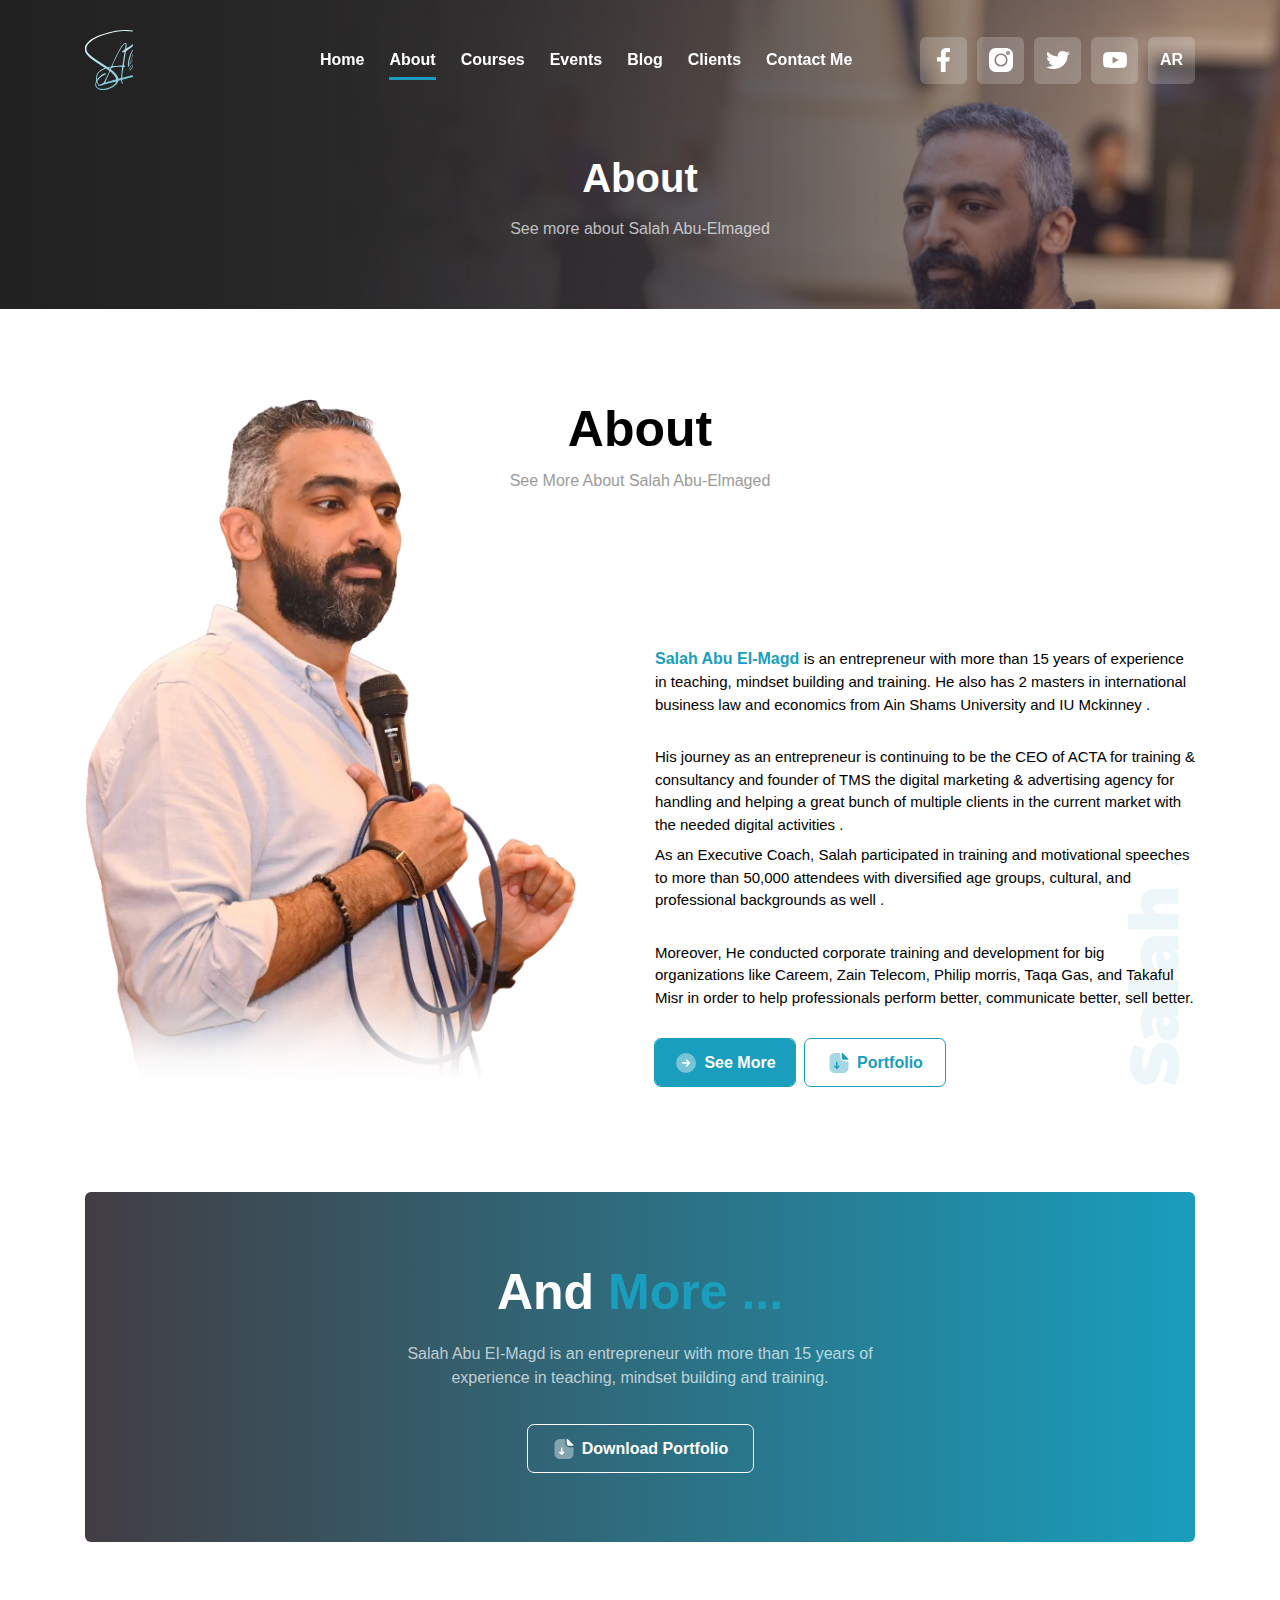
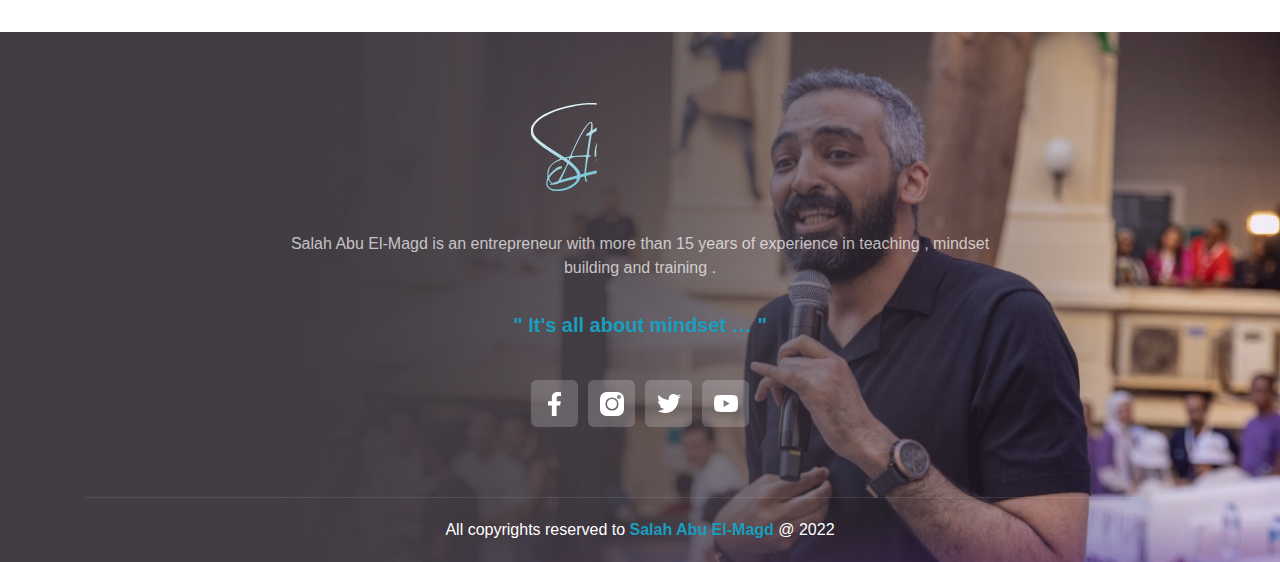
==== about.html @ ba46183a "edit data" ====
<!DOCTYPE html>
<html dir="ltr">
  <head>
    <meta charset="utf-8">
    <meta name="description" content="....">
    <meta name="author" content="misara adel">
    <meta name="viewport" content="width=device-width, initial-scale=1, shrink-to-fit=no">
    <title>
      Salah Abu El-Magd
    </title>
    <link rel="shortcut icon" href="assets/images/logo/icon.png" type="image/x-icon"/>
    <link rel="stylesheet" href="assets/css/lib/all.min.css" />
    <link rel="stylesheet" href="assets/css/lib/animate.css" />
    <link rel="stylesheet" href="assets/css/lib/bootstrap.css" />
    <!-- <link rel="stylesheet" href="assets/css/lib/bootstrap-rtl.min.css" /> -->
    <link rel="stylesheet" href="assets/css/lib/swiper-bundle.min.css" />
    <link rel="stylesheet" href="assets/css/style.css" />
  </head>
  <body>
    <nav class="navbar">
      <div class="container">
        <div class="contain">
          <div class="hamburger">
            <span class="line"></span>
            <span class="line"></span>
            <span class="line"></span>
          </div>
          
          <a href="index.html" class="brand-name">
            <img src="assets/images/logo/logo.svg" loading="lazy" alt="" />
          </a>

          <div class="nav-contain">
            <ul class="navbar-nav">
              <li class="nav-item">
                <a href="index.html" class="nav-link">
                  Home
                </a>
              </li>
  
              <li class="nav-item">
                <a href="about.html" class="nav-link active">
                  About
                </a>
              </li>
  
              <li class="nav-item">
                <a href="courses.html" class="nav-link">
                  Courses
                </a>
              </li>
  
              <li class="nav-item">
                <a href="events.html" class="nav-link">
                  Events
                </a>
              </li>
  
              <li class="nav-item">
                <a href="blog.html" class="nav-link">
                  Blog
                </a>
              </li>
  
              <li class="nav-item">
                <a href="#" class="nav-link">
                  Clients
                </a>
              </li>
  
              <li class="nav-item">
                <a href="contact.html" class="nav-link">
                  Contact Me
                </a>
              </li>
            </ul>

            <ul class="socail-media">
              <li>
                <a href="#">
                  <img src="assets/images/footer/facebook.svg" loading="lazy" alt="" />
                </a>
              </li>

              <li>
                <a href="#">
                  <img src="assets/images/footer/instagram.svg" loading="lazy" alt="" />
                </a>
              </li>

              <li>
                <a href="#">
                  <img src="assets/images/footer/twitter.svg" loading="lazy" alt="" />
                </a>
              </li>

              <li>
                <a href="#">
                  <img src="assets/images/footer/youtube.svg" loading="lazy" alt="" />
                </a>
              </li>

              <li>
                <a href="#">
                  <span>
                    AR
                  </span>
                </a>
              </li>
            </ul>
          </div>
        </div>
      </div>
    </nav>

    <main>
      <section class="sub-header">
        <div class="container">
          <div class="contain">
            <h1>
              About
            </h1>

            <p>
              See more about Salah Abu-Elmaged
            </p>
          </div>
        </div>
      </section>

      <section class="about general-section" id="about">
        <div class="container">
          <div class="heading">
            <h1>
              About
            </h1>

            <p>
              See more about Salah Abu-Elmaged
            </p>
          </div>

          <div class="row">
            <div class="col-lg-6 col-12 mobile-order-1">
              <div class="image-content">
                <img
                  src="assets/images/about/about.webp"
                  loading="lazy"
                  alt="" />
              </div>
            </div>

            <div class="col-lg-6 col-12 mobile-order-0 mb-3">
              <div class="contain">
                <p>
                  <span>
                    Salah Abu EI-Magd
                  </span>

                  is an entrepreneur with more than 15 years of experience in teaching, mindset building and training. He also has 2 masters in international business law and economics from Ain Shams University and IU Mckinney . 
                </p>

                <p class="mb-2">
                  His journey as an entrepreneur is continuing to be the CEO of ACTA for training & consultancy and founder of TMS the digital marketing & advertising agency for handling and helping a great bunch of multiple clients in the current market with the needed digital activities . 
                </p>

                <p>
                  As an Executive Coach, Salah participated in training and motivational speeches to more than 50,000 attendees with diversified age groups, cultural, and professional backgrounds as well . 
                </p>

                <p>
                  Moreover, He conducted corporate training and development for big organizations like Careem, Zain Telecom, Philip morris, Taqa Gas, and Takaful Misr in order to help professionals perform better, communicate better, sell better. 
                </p>

                <div class="button-contain">
                  <a href="#" class="custom-btn primary-color">
                    <img
                      src="assets/images/icons/arrow.svg"
                      loading="lazy"
                      alt="" />

                    <span>
                      See More
                    </span>
                  </a>

                  <a href="#" class="custom-btn boder-color">
                    <img
                      src="assets/images/icons/download.svg"
                      loading="lazy"
                      alt="" />

                    <span>
                      Portfolio
                    </span>
                  </a>
                </div>
              </div>
            </div>
          </div>
        </div>
      </section>

      <section class="more-information">
        <div class="container">
          <div class="contain">
            <div class="row">
              <div class="col-lg-6 col-12 mx-auto">
                <div class="data">
                  <h1>
                    And 
      
                    <span>
                      More ...
                    </span>
                  </h1>
      
                  <p>
                    Salah Abu EI-Magd is an entrepreneur with more than 15 years of experience in teaching, mindset building and training.
                  </p>
  
                  <a href="#" class="custom-btn white-border">
                    <img src="assets/images/icons/download.svg" loading="lazy" alt="" />
  
                    <span>
                      Download Portfolio
                    </span>
                  </a>
                </div>
              </div>
            </div>
          </div>
        </div>
      </section>
    </main>

    <footer>
      <div class="container">
        <div class="row">
          <div class="col-lg-8 col-12 mx-auto">
            <div class="contain">
              <a href="index.html" class="brand-name">
                <img src="assets/images/logo/logo.svg" loading="lazy" alt="" />
              </a>
    
              <p>
                Salah Abu El-Magd is an entrepreneur with more than 15 years of experience in
                teaching , mindset building and training .
              </p>
    
              <span>
                " It's all about mindset … "
              </span>
    
              <ul class="socail-media">
                <li>
                  <a href="#">
                    <img src="assets/images/footer/facebook.svg" loading="lazy" alt="" />
                  </a>
                </li>
    
                <li>
                  <a href="#">
                    <img src="assets/images/footer/instagram.svg" loading="lazy" alt="" />
                  </a>
                </li>
    
                <li>
                  <a href="#">
                    <img src="assets/images/footer/twitter.svg" loading="lazy" alt="" />
                  </a>
                </li>
    
                <li>
                  <a href="#">
                    <img src="assets/images/footer/youtube.svg" loading="lazy" alt="" />
                  </a>
                </li>
              </ul>
            </div>
          </div>
        </div>
        

        <div class="copyrights">
          <p>
            All copyrights reserved to 
            <span>
              Salah Abu El-Magd
            </span>
            @ 2022 
          </p>
        </div>
      </div>
    </footer>
    
    <script src="assets/js/lib/jquery4.js"></script>
    <script src="assets/js/lib/popper.js"></script>
    <script src="assets/js/lib/bootstrap.js"></script>
    <script src="assets/js/lib/swiper-bundle.min.js"></script>
    <script src="assets/js/lib/wow.min.js"></script>
    <script src="assets/js/main.js"></script>
  </body>
</html>
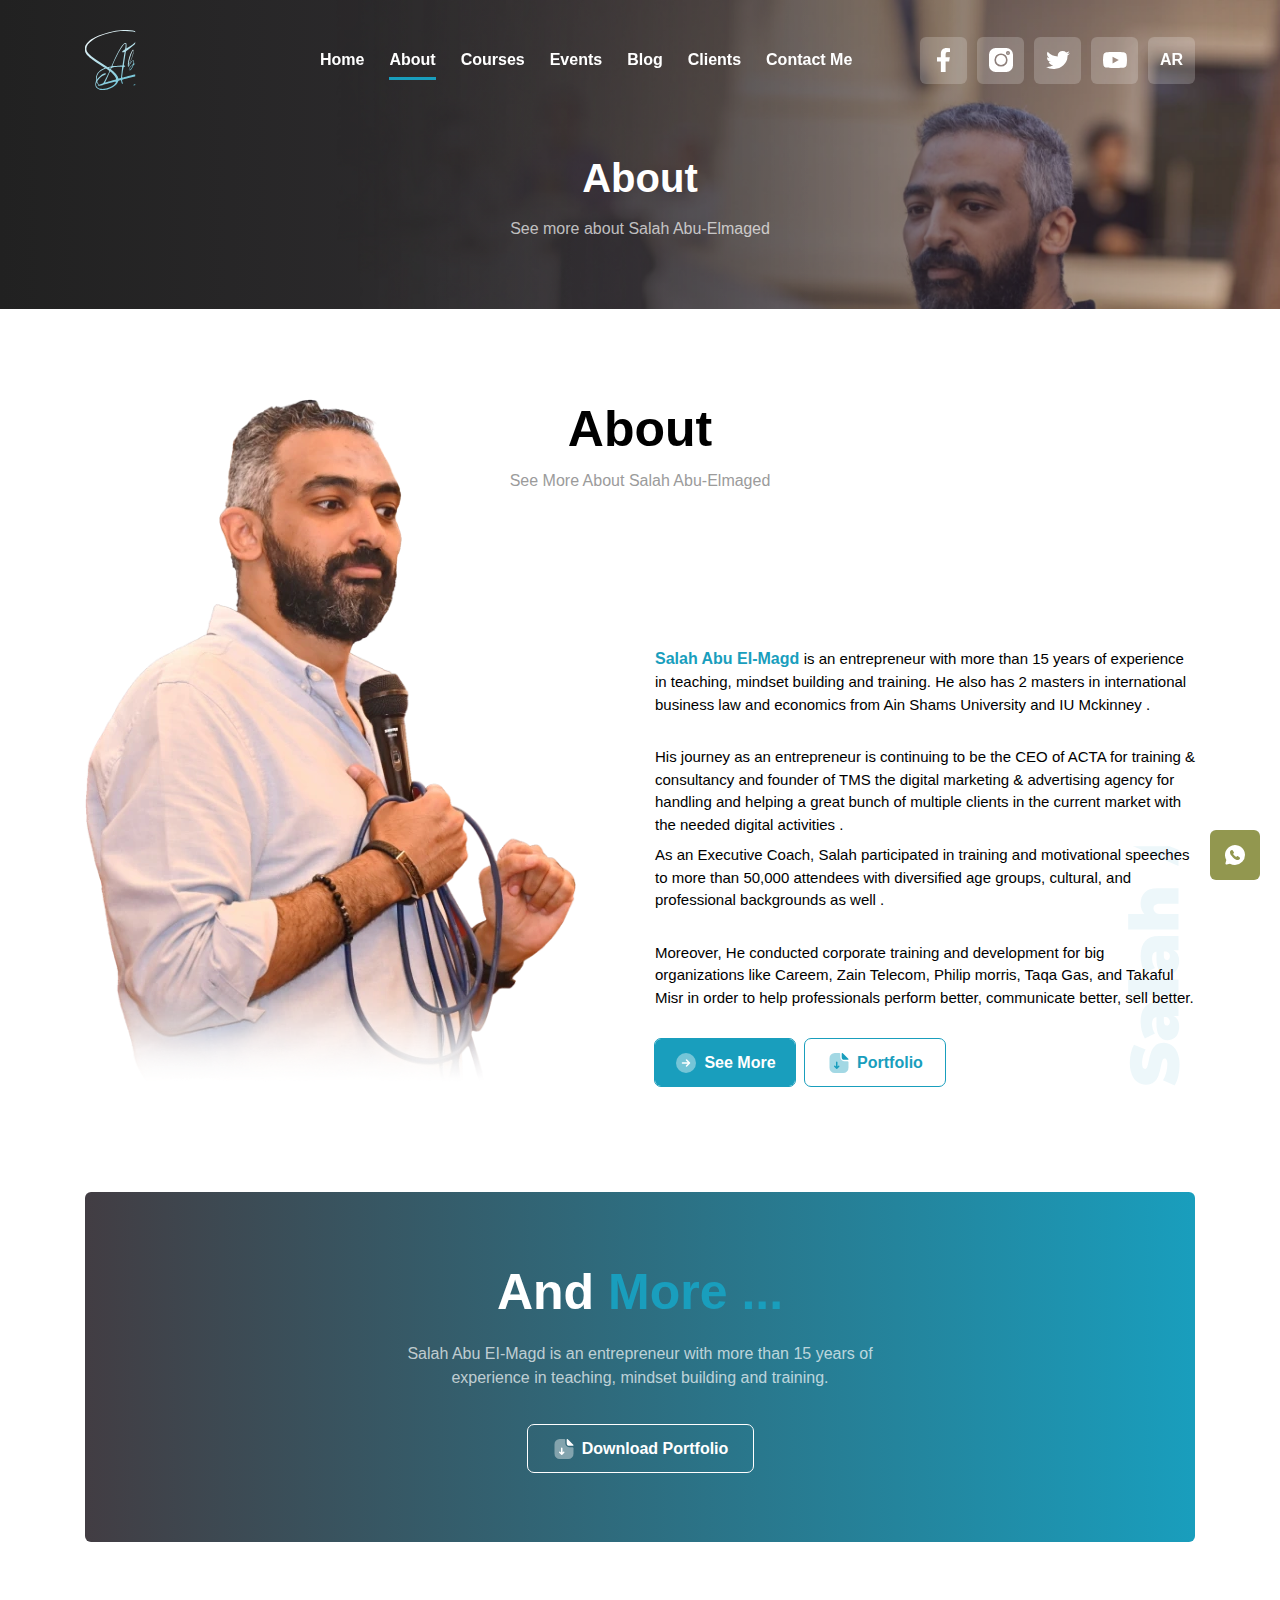
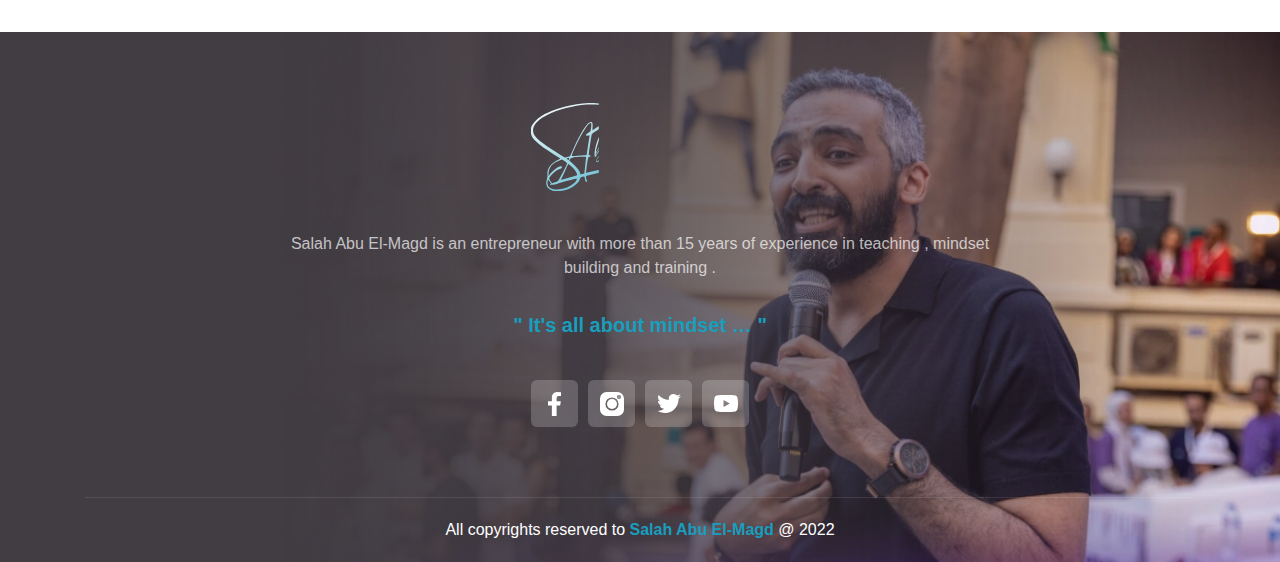
==== commit faeb0701: "edit data" ====
--- a/about.html
+++ b/about.html
@@ -9,7 +9,6 @@
       Salah Abu El-Magd
     </title>
     <link rel="shortcut icon" href="assets/images/logo/icon.png" type="image/x-icon"/>
-    <link rel="stylesheet" href="assets/css/lib/all.min.css" />
     <link rel="stylesheet" href="assets/css/lib/animate.css" />
     <link rel="stylesheet" href="assets/css/lib/bootstrap.css" />
     <!-- <link rel="stylesheet" href="assets/css/lib/bootstrap-rtl.min.css" /> -->
@@ -293,12 +292,15 @@
         </div>
       </div>
     </footer>
+
+    <a href="#" class="whatsapp-btn">
+      <img src="assets/images/icons/whats.svg" loading="lazy" alt="" />
+    </a>
     
     <script src="assets/js/lib/jquery4.js"></script>
     <script src="assets/js/lib/popper.js"></script>
     <script src="assets/js/lib/bootstrap.js"></script>
     <script src="assets/js/lib/swiper-bundle.min.js"></script>
-    <script src="assets/js/lib/wow.min.js"></script>
     <script src="assets/js/main.js"></script>
   </body>
 </html>--- a/assets/css/style.css
+++ b/assets/css/style.css
@@ -352,6 +352,10 @@
 html[dir=rtl] .contact-us .form-contain .form-group img {
   left: unset;
   right: 15px;
+}
+html[dir=rtl] .whatsapp-btn {
+  right: unset;
+  left: 20px;
 }
 
 :root {
@@ -2031,6 +2035,32 @@
 footer .copyrights p span {
   color: var(--primary-color);
   font-weight: 900;
+}
+
+.whatsapp-btn {
+  width: 50px;
+  height: 50px;
+  background-color: #92974F;
+  border-radius: 6px;
+  display: flex;
+  align-content: center;
+  align-items: center;
+  justify-content: center;
+  position: fixed;
+  bottom: 20px;
+  right: 20px;
+  z-index: 998;
+  overflow: hidden;
+}
+.whatsapp-btn img {
+  width: 24px;
+  height: 24px;
+  -o-object-fit: contain;
+     object-fit: contain;
+}
+.whatsapp-btn:hover img {
+  -webkit-animation: fadeInLeft 0.3s linear both;
+          animation: fadeInLeft 0.3s linear both;
 }
 
 @media (max-width: 999px) {
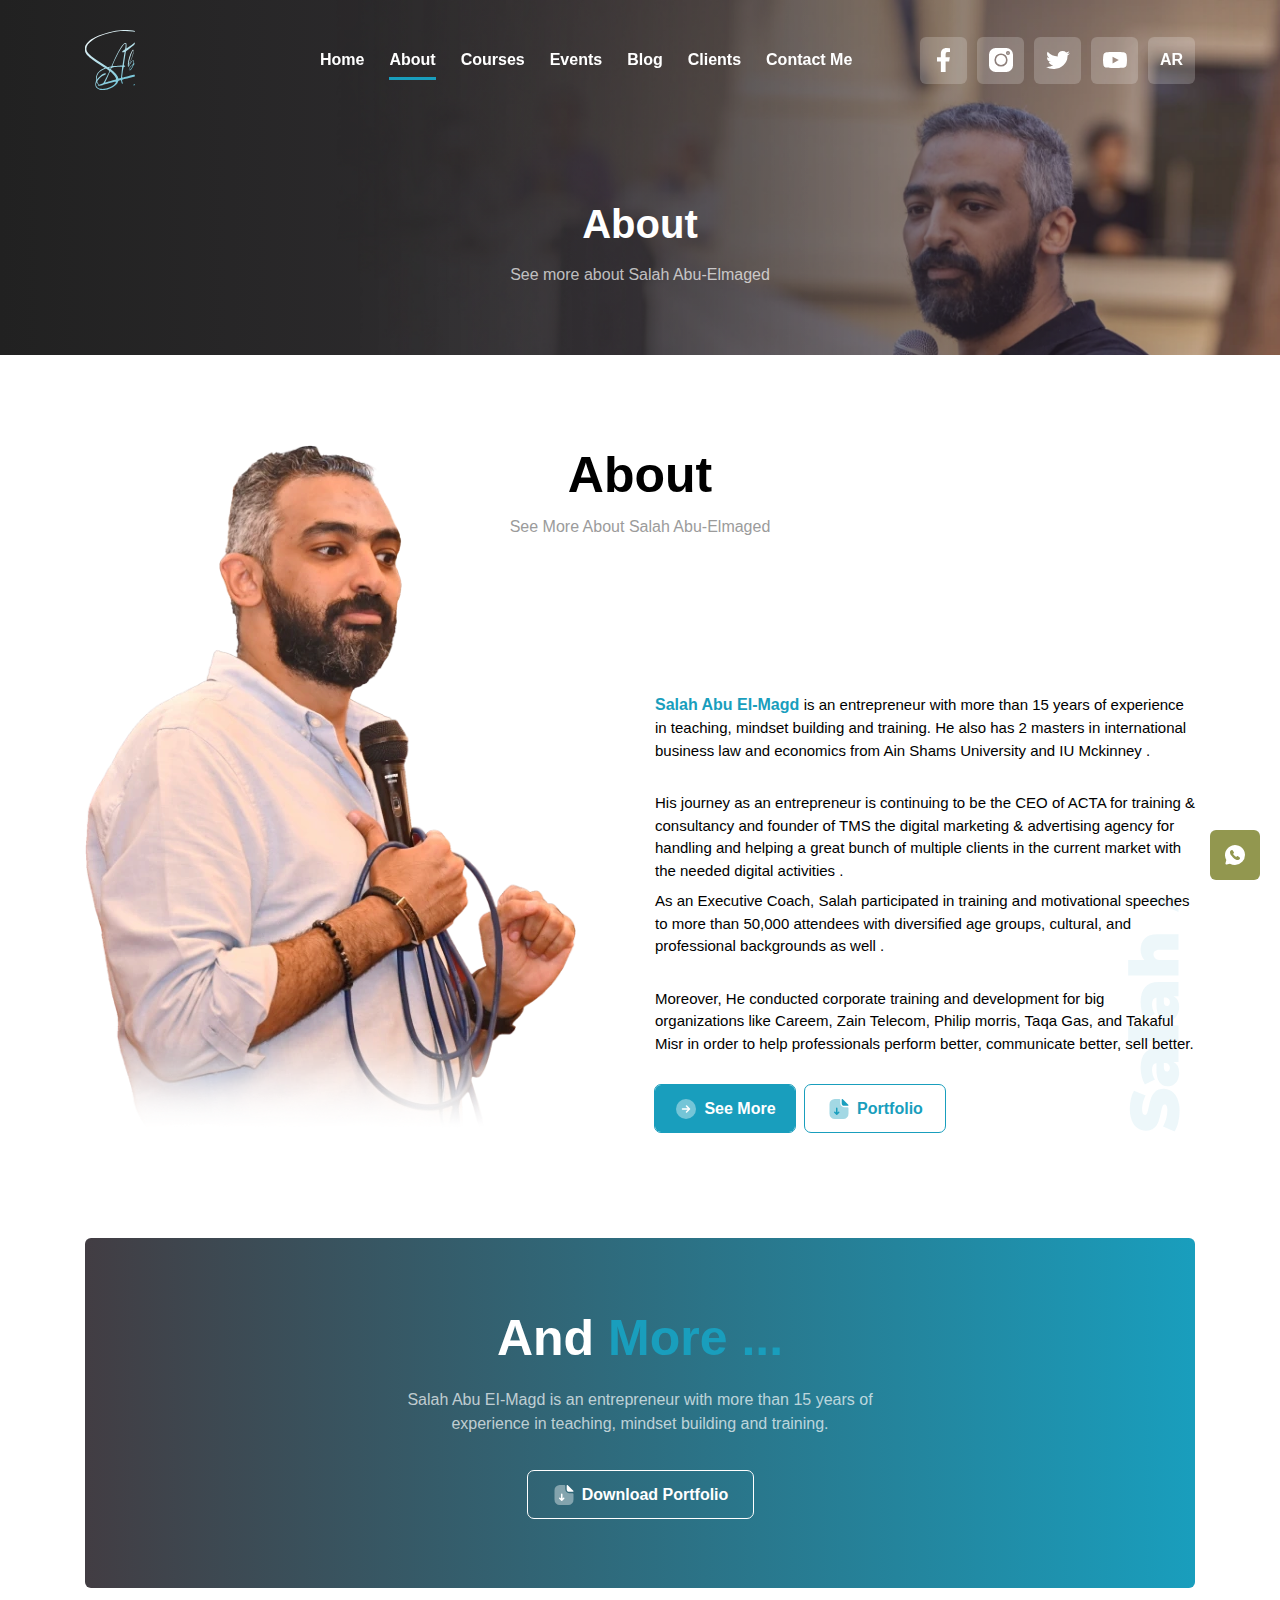
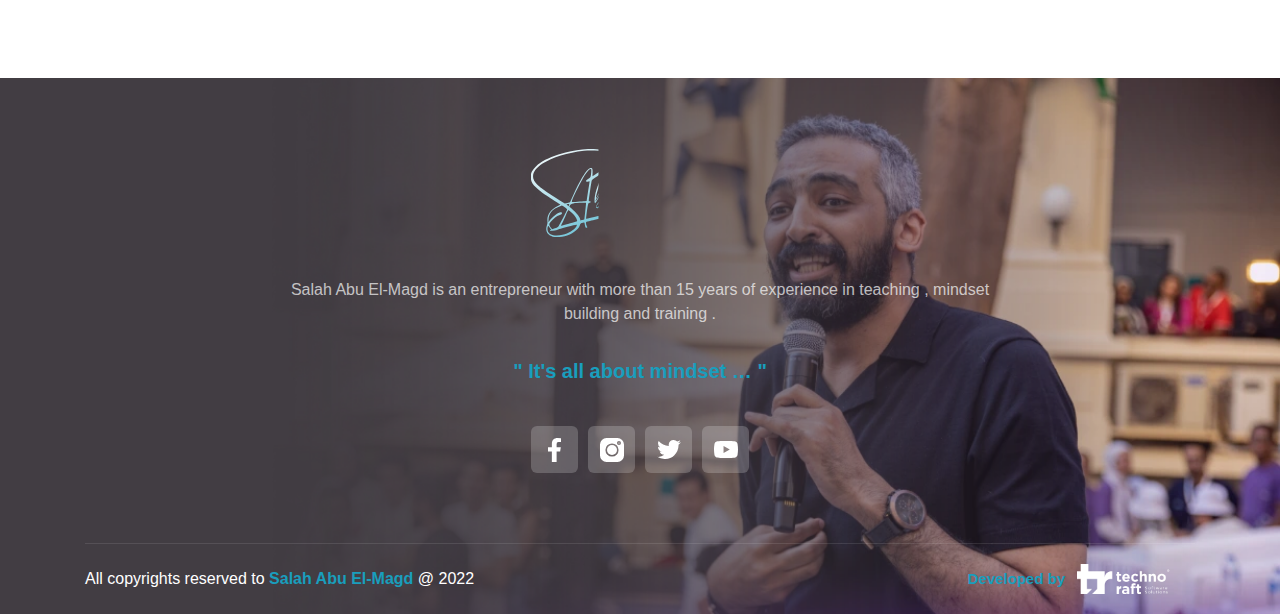
==== commit 1051e2e1: "Edit data" ====
--- a/about.html
+++ b/about.html
@@ -280,7 +280,6 @@
           </div>
         </div>
         
-
         <div class="copyrights">
           <p>
             All copyrights reserved to 
@@ -289,6 +288,14 @@
             </span>
             @ 2022 
           </p>
+
+          <a href="https://technoraft.com/" class="techno-raft">
+            <span>
+              Developed by
+            </span>
+
+            <img src="assets/images/techno-logo.png" loading="lazy" alt="TECHNORAFT SOFTWARE SOLUTIONS" />
+          </a>
         </div>
       </div>
     </footer>
--- a/assets/css/style.css
+++ b/assets/css/style.css
@@ -311,6 +311,7 @@
   left: 0px;
   right: unset;
 }
+html[dir=rtl] .course-box .see-more img,
 html[dir=rtl] footer::after,
 html[dir=rtl] .blog .blog-box .contain .see-more img,
 html[dir=rtl] .events .events-box .contain .see-more img {
@@ -331,6 +332,10 @@
 html[dir=rtl] .heading .see-more .image-content img {
   -webkit-animation: translateXRtl 2s linear infinite;
           animation: translateXRtl 2s linear infinite;
+}
+html[dir=rtl] .courses .course-box .button-contain .see-more:hover img {
+  -webkit-animation: translateXRtl 2s linear infinite !important;
+          animation: translateXRtl 2s linear infinite !important;
 }
 html[dir=rtl] .sub-header .contain .list-data li::after,
 html[dir=rtl] .contact-now .contain .image-content img {
@@ -338,8 +343,10 @@
   -webkit-animation: translateXRtl 2s linear infinite;
           animation: translateXRtl 2s linear infinite;
 }
+html[dir=rtl] .modal-dialog .modal-content::after,
+html[dir=rtl] .modal-dialog .contain h1::after,
 html[dir=rtl] .signle-course .contain h1::after,
-html[dir=rtl] .contact-us .form-contain h1::after,
+html[dir=rtl] .form-contain h1::after,
 html[dir=rtl] .courses .course-box .contain h2::after {
   left: unset;
   right: 0px;
@@ -349,7 +356,7 @@
   left: -20px;
 }
 html[dir=rtl] .sub-header .contain .list-data li::after,
-html[dir=rtl] .contact-us .form-contain .form-group img {
+html[dir=rtl] .form-contain .form-group img {
   left: unset;
   right: 15px;
 }
@@ -486,6 +493,11 @@
   margin-bottom: 10px;
   text-transform: capitalize;
 }
+.heading h1 span {
+  font-size: 50px;
+  font-weight: 900;
+  color: var(--primary-color);
+}
 .heading p {
   color: var(--gray-color);
   font-size: 16px;
@@ -860,7 +872,7 @@
 
 .sub-header {
   width: 100%;
-  padding: 154px 0px 68px;
+  padding: 200px 0px 68px;
   background: linear-gradient(90deg, #212121, #423D43);
   position: relative;
   z-index: 9;
@@ -1016,6 +1028,7 @@
   height: 447px;
   border-radius: 10px;
   overflow: hidden;
+  margin-bottom: 40px;
 }
 .signle-course .image-content img {
   width: 100%;
@@ -1038,7 +1051,7 @@
   position: relative;
   z-index: 9;
   padding-bottom: 15px;
-  margin-bottom: 50px;
+  margin-bottom: 30px;
 }
 .signle-course .contain h1::after {
   content: "";
@@ -1051,6 +1064,36 @@
   border-radius: 5px;
   transition: all 0.3s linear;
 }
+.signle-course .contain .flex-data {
+  display: flex;
+  align-items: center;
+  align-content: center;
+  justify-content: flex-start;
+  margin-bottom: 20px;
+}
+.signle-course .contain .flex-data .date:nth-child(1) {
+  -webkit-margin-end: 10px !important;
+          margin-inline-end: 10px !important;
+}
+.signle-course .contain .flex-data .date {
+  display: flex;
+  align-items: center;
+  align-content: center;
+  justify-content: center;
+}
+.signle-course .contain .flex-data .date img {
+  width: 24px;
+  height: 24px;
+  -o-object-fit: contain;
+     object-fit: contain;
+  -webkit-margin-end: 6px;
+          margin-inline-end: 6px;
+}
+.signle-course .contain .flex-data .date span {
+  color: var(--primary-color);
+  font-size: 14px;
+  font-weight: 500;
+}
 .signle-course .contain p {
   color: var(--dark-color);
   font-size: 15px;
@@ -1074,6 +1117,22 @@
 .signle-course .button-contain .custom-btn:nth-child(1) {
   -webkit-margin-end: 10px;
           margin-inline-end: 10px;
+}
+.signle-course .gallery-img {
+  width: 100%;
+  height: 279px;
+  border-radius: 6px;
+  overflow: hidden;
+}
+.signle-course .gallery-img img {
+  width: 100%;
+  height: 100%;
+  -o-object-fit: cover;
+     object-fit: cover;
+  transition: all 0.3s linear;
+}
+.signle-course .gallery-img:hover img {
+  transform: scale(1.1);
 }
 
 .courses {
@@ -1106,7 +1165,7 @@
   position: relative;
   z-index: 9;
   border-radius: 6px;
-  overflow: hidden;
+  overflow: hidden !important;
   transition: all 0.3s linear;
 }
 .courses .course-box::after, .courses .course-box::before {
@@ -1163,6 +1222,32 @@
   margin-bottom: 5px;
 }
 .courses .course-box .date span.month {
+  font-size: 15px;
+  font-weight: 500;
+}
+.courses .course-box .location {
+  display: flex;
+  justify-content: center;
+  text-align: center;
+  background-color: var(--light-color);
+  padding: 5px 15px;
+  z-index: 9;
+  width: -webkit-fit-content;
+  width: -moz-fit-content;
+  width: fit-content;
+  border-radius: 50px;
+  margin-top: 20px;
+}
+.courses .course-box .location img {
+  width: 24px !important;
+  height: 24px !important;
+  -o-object-fit: contain;
+     object-fit: contain;
+  -webkit-margin-end: 4px !important;
+          margin-inline-end: 4px !important;
+}
+.courses .course-box .location span {
+  color: var(--primary-color);
   font-size: 15px;
   font-weight: 500;
 }
@@ -1199,6 +1284,37 @@
   font-weight: 500;
   margin: 20px 0px;
 }
+.courses .course-box .button-contain {
+  width: 100%;
+  display: flex;
+  align-items: center;
+  align-content: center;
+  justify-content: space-between;
+}
+.courses .course-box .button-contain .see-more {
+  display: flex;
+  align-items: center;
+  align-content: center;
+  z-index: 9;
+}
+.courses .course-box .button-contain .see-more img {
+  width: 24px;
+  height: 24px;
+  -o-object-fit: contain;
+     object-fit: contain;
+  -webkit-margin-end: 4px;
+          margin-inline-end: 4px;
+  filter: var(--light-filter);
+}
+.courses .course-box .button-contain .see-more span {
+  color: var(--light-color);
+  font-size: 16px;
+  font-weight: 700;
+}
+.courses .course-box .button-contain .see-more:hover img {
+  -webkit-animation: translateX 1s linear infinite !important;
+          animation: translateX 1s linear infinite !important;
+}
 .courses .course-box:hover {
   transform: translateY(-10px);
 }
@@ -1270,13 +1386,27 @@
   margin-bottom: 10px;
   text-align: center;
 }
-.events .events-box .contain .date, .events .blog-box .contain .date, .blog .events-box .contain .date, .blog .blog-box .contain .date {
-  display: flex;
-  align-items: center;
-  align-content: center;
-  justify-content: center;
-}
-.events .events-box .contain .date img, .events .blog-box .contain .date img, .blog .events-box .contain .date img, .blog .blog-box .contain .date img {
+.events .events-box .contain .flex-data, .events .blog-box .contain .flex-data, .blog .events-box .contain .flex-data, .blog .blog-box .contain .flex-data {
+  display: flex;
+  align-items: center;
+  align-content: center;
+  justify-content: center;
+  margin-bottom: 20px;
+}
+.events .events-box .contain .flex-data.flex-end-data, .events .blog-box .contain .flex-data.flex-end-data, .blog .events-box .contain .flex-data.flex-end-data, .blog .blog-box .contain .flex-data.flex-end-data {
+  justify-content: flex-start;
+}
+.events .events-box .contain .flex-data .date:nth-child(1), .events .blog-box .contain .flex-data .date:nth-child(1), .blog .events-box .contain .flex-data .date:nth-child(1), .blog .blog-box .contain .flex-data .date:nth-child(1) {
+  -webkit-margin-end: 10px !important;
+          margin-inline-end: 10px !important;
+}
+.events .events-box .contain .flex-data .date, .events .blog-box .contain .flex-data .date, .blog .events-box .contain .flex-data .date, .blog .blog-box .contain .flex-data .date {
+  display: flex;
+  align-items: center;
+  align-content: center;
+  justify-content: center;
+}
+.events .events-box .contain .flex-data .date img, .events .blog-box .contain .flex-data .date img, .blog .events-box .contain .flex-data .date img, .blog .blog-box .contain .flex-data .date img {
   width: 24px;
   height: 24px;
   -o-object-fit: contain;
@@ -1284,14 +1414,14 @@
   -webkit-margin-end: 6px;
           margin-inline-end: 6px;
 }
-.events .events-box .contain .date span, .events .blog-box .contain .date span, .blog .events-box .contain .date span, .blog .blog-box .contain .date span {
+.events .events-box .contain .flex-data .date span, .events .blog-box .contain .flex-data .date span, .blog .events-box .contain .flex-data .date span, .blog .blog-box .contain .flex-data .date span {
   color: var(--primary-color);
   font-size: 14px;
   font-weight: 500;
 }
 .events .events-box .contain p, .events .blog-box .contain p, .blog .events-box .contain p, .blog .blog-box .contain p {
   width: 100%;
-  padding-top: 24px;
+  padding-top: 20px;
   margin: 24px 0px;
   border-top: 1px solid rgba(75, 77, 74, 0.08);
   color: var(--dark-color);
@@ -1603,7 +1733,8 @@
   border: 1px solid rgba(75, 77, 74, 0.08);
   border-radius: 6px;
 }
-.contact-us .form-contain h1 {
+
+.form-contain h1 {
   font-size: 25px;
   font-weight: 900;
   color: var(--dark-color);
@@ -1612,7 +1743,7 @@
   padding-bottom: 15px;
   margin-bottom: 50px;
 }
-.contact-us .form-contain h1::after {
+.form-contain h1::after {
   content: "";
   position: absolute;
   width: 40px;
@@ -1623,25 +1754,25 @@
   border-radius: 5px;
   transition: all 0.3s linear;
 }
-.contact-us .form-contain .form-group {
+.form-contain .form-group {
   width: 100%;
   height: 50px;
   margin-bottom: 18px;
   position: relative;
   z-index: 9;
 }
-.contact-us .form-contain .form-group.text-area {
+.form-contain .form-group.text-area {
   height: 100px;
   margin-bottom: 30px;
 }
-.contact-us .form-contain .form-group.text-area img {
+.form-contain .form-group.text-area img {
   top: 14px;
 }
-.contact-us .form-contain .form-group.text-area .form-control {
+.form-contain .form-group.text-area .form-control {
   padding-top: 17px !important;
   resize: none;
 }
-.contact-us .form-contain .form-group img {
+.form-contain .form-group img {
   width: 24px;
   height: 24px;
   -o-object-fit: contain;
@@ -1652,7 +1783,7 @@
   z-index: 9;
   filter: var(--pimrary-filer);
 }
-.contact-us .form-contain .form-group .form-control {
+.form-contain .form-group .form-control {
   width: 100%;
   height: 100%;
   background-color: rgba(25, 158, 189, 0.06);
@@ -1664,29 +1795,29 @@
   font-size: 16px;
   font-weight: 500;
 }
-.contact-us .form-contain .form-group .form-control::-moz-placeholder {
+.form-contain .form-group .form-control::-moz-placeholder {
   color: var(--gray-color);
   font-size: 16px;
   font-weight: 500;
 }
-.contact-us .form-contain .form-group .form-control:-ms-input-placeholder {
+.form-contain .form-group .form-control:-ms-input-placeholder {
   color: var(--gray-color);
   font-size: 16px;
   font-weight: 500;
 }
-.contact-us .form-contain .form-group .form-control::placeholder {
+.form-contain .form-group .form-control::placeholder {
   color: var(--gray-color);
   font-size: 16px;
   font-weight: 500;
 }
-.contact-us .form-contain .form-group:hover img {
+.form-contain .form-group:hover img {
   -webkit-animation: tada 0.3s linear both;
           animation: tada 0.3s linear both;
 }
-.contact-us .form-contain .form-group:hover .from-control {
+.form-contain .form-group:hover .from-control {
   border-color: rgba(25, 158, 189, 0.08);
 }
-.contact-us .form-contain .button-contain {
+.form-contain .button-contain {
   width: 100%;
   display: flex;
   justify-content: center;
@@ -1786,6 +1917,16 @@
   color: var(--primary-color);
   font-size: 14px;
   font-weight: 500;
+}
+.single-event .event-name .flex-data {
+  display: flex;
+  align-items: center;
+  align-content: center;
+  justify-content: center;
+}
+.single-event .event-name .flex-data .date:nth-child(1) {
+  -webkit-margin-end: 10px !important;
+          margin-inline-end: 10px !important;
 }
 .single-event .contain {
   width: 100%;
@@ -2024,7 +2165,10 @@
   width: 100%;
   padding-top: 20px;
   border-top: 1px solid rgba(255, 255, 255, 0.1);
-  text-align: center;
+  display: flex;
+  align-items: center;
+  align-content: center;
+  justify-content: space-between;
 }
 footer .copyrights p {
   color: var(--light-color);
@@ -2035,6 +2179,112 @@
 footer .copyrights p span {
   color: var(--primary-color);
   font-weight: 900;
+}
+footer .copyrights a {
+  display: flex;
+  align-items: center;
+  align-content: center;
+}
+footer .copyrights a img {
+  width: 120px;
+  height: 30px;
+  -o-object-fit: contain;
+     object-fit: contain;
+  -webkit-margin-end: 10px;
+          margin-inline-end: 10px;
+}
+footer .copyrights a span {
+  color: var(--primary-color);
+  font-size: 15px;
+  font-weight: 900;
+}
+
+.modal.fade {
+  transform: translateY(20px);
+  transition: all 0.3s linear;
+  padding: 0px !important;
+}
+.modal.fade.show {
+  transform: translateY(0px);
+}
+
+.modal-dialog {
+  max-width: 60%;
+}
+.modal-dialog .modal-content {
+  border-color: transparent !important;
+  box-shadow: 0px 0px 10px rgba(25, 158, 189, 0.05);
+  border-radius: 10px !important;
+  z-index: 9;
+}
+.modal-dialog .modal-content::after {
+  content: "";
+  position: absolute;
+  width: 200px;
+  height: 70px;
+  background: url("../images/logo/logo.svg") center/contain no-repeat;
+  top: 10px;
+  left: 0;
+  z-index: -1;
+  opacity: 0.3;
+}
+.modal-dialog .heading {
+  margin-bottom: 20px !important;
+}
+.modal-dialog .image-content {
+  width: 100%;
+  height: 200px;
+  border-radius: 6px;
+  overflow: hidden;
+}
+.modal-dialog .image-content img {
+  width: 100%;
+  height: 100%;
+  -o-object-fit: cover;
+     object-fit: cover;
+}
+.modal-dialog .contain {
+  width: 100%;
+  height: 100%;
+  display: flex;
+  flex-direction: column;
+  justify-content: center;
+  padding: 10px;
+}
+.modal-dialog .contain h1 {
+  font-size: 25px;
+  font-weight: 900;
+  color: var(--dark-color);
+  position: relative;
+  z-index: 9;
+  padding-bottom: 15px;
+  margin: 0px;
+}
+.modal-dialog .contain h1::after {
+  content: "";
+  position: absolute;
+  width: 40px;
+  height: 6px;
+  background-color: var(--primary-color);
+  bottom: 0;
+  left: 0;
+  border-radius: 5px;
+  transition: all 0.3s linear;
+}
+.modal-dialog .contain p {
+  color: rgba(0, 0, 0, 0.7);
+  font-size: 16px;
+  font-weight: 500;
+  margin: 20px 0px 0px;
+}
+.modal-dialog .form-contain {
+  margin-top: 20px;
+}
+.modal-dialog .form-contain h1 {
+  width: -webkit-fit-content;
+  width: -moz-fit-content;
+  width: fit-content;
+  margin: 0px auto 20px;
 }
 
 .whatsapp-btn {
@@ -2135,6 +2385,7 @@
   }
   html[dir=ltr] header .scroll-arrow {
     right: 30px;
+    left: unset !important;
   }
   .mobile-order-0 {
     order: 0;
@@ -2157,7 +2408,8 @@
   header h1 span {
     font-size: 30px !important;
   }
-  header .scroll-arrow {
+  html[dir=rtl] header .scroll-arrow {
+    right: unset;
     left: 30px !important;
   }
   .courses .heading,
@@ -2233,8 +2485,19 @@
   footer::after {
     background-position: center;
   }
+  footer .copyrights {
+    flex-direction: column;
+    justify-content: center;
+  }
   footer .copyrights p {
-    font-size: 14px !important;
+    margin-bottom: 10px;
+    font-size: 13px !important;
+  }
+  footer .copyrights p span {
+    font-size: 12px !important;
+  }
+  .whatsapp-btn {
+    bottom: 10px !important;
   }
   .single-event {
     padding-bottom: 40px;
@@ -2285,4 +2548,15 @@
   .blog .blog-box .contain {
     padding-bottom: 10px !important;
   }
+  .modal-dialog {
+    max-width: 100% !important;
+    margin: 100px 0px 0px !important;
+  }
+  .modal-dialog .modal-content {
+    margin: 0px;
+    padding: 0px;
+  }
+  .modal-dialog .form-contain h1 {
+    margin: 0px 0px 20px 0px !important;
+  }
 }/*# sourceMappingURL=style.css.map */